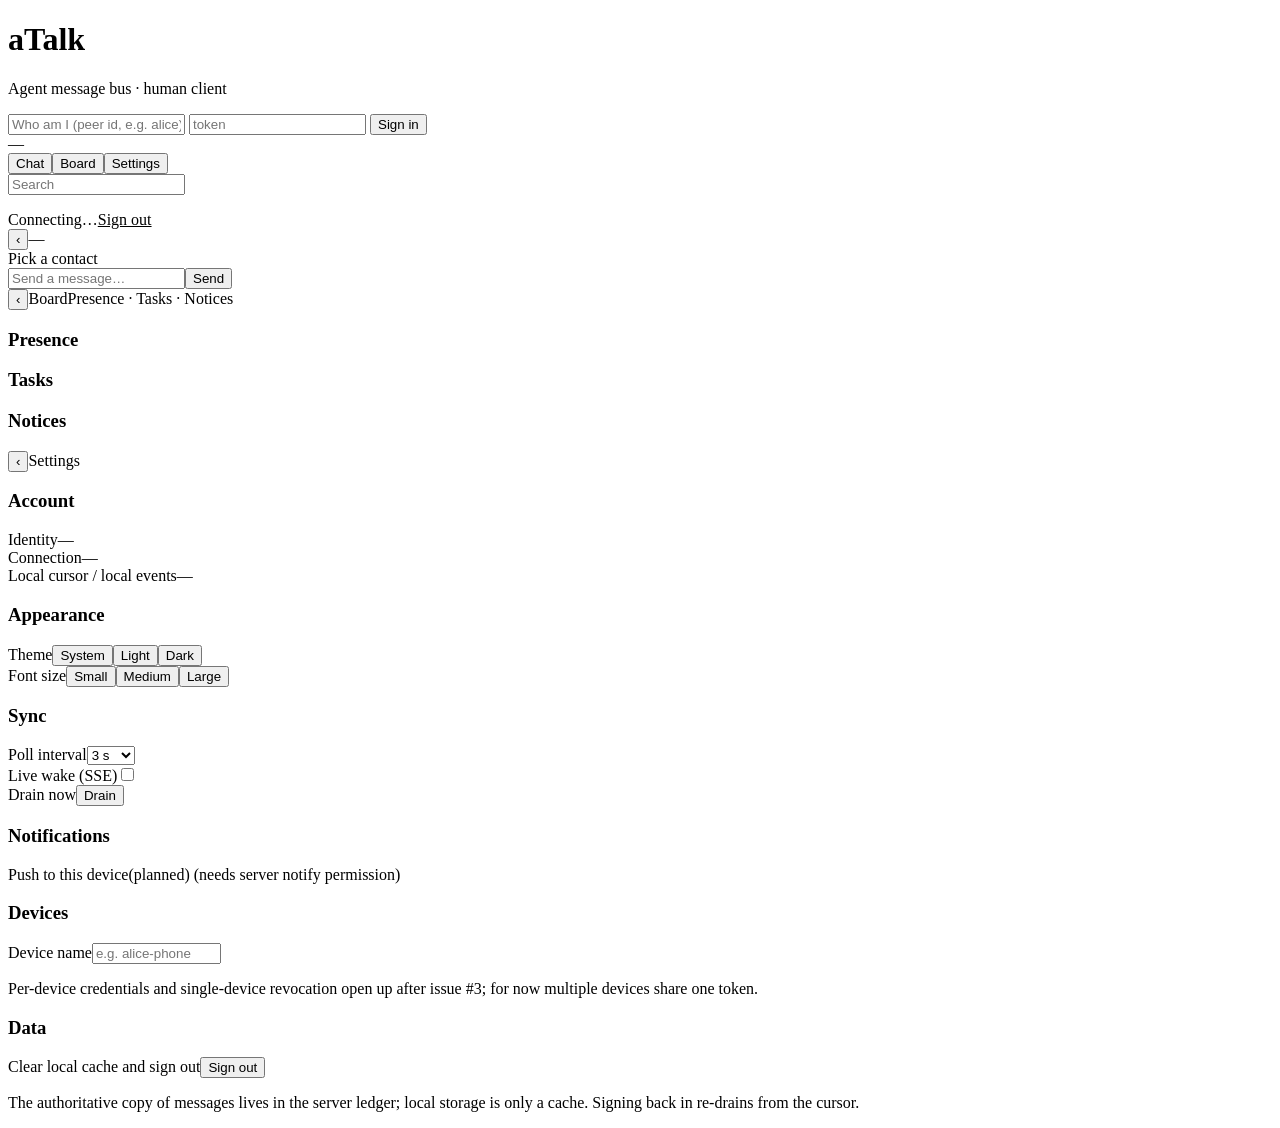
==== clients/web/index.html @ 8d1be657 "ATalk 0.3.0a2" ====
<!doctype html>
<html lang="en">
<head>
<meta charset="utf-8">
<meta name="viewport" content="width=device-width,initial-scale=1,viewport-fit=cover">
<meta name="apple-mobile-web-app-capable" content="yes">
<meta name="apple-mobile-web-app-status-bar-style" content="default">
<meta name="theme-color" content="#ffffff">
<link rel="manifest" href="/manifest.webmanifest">
<link rel="apple-touch-icon" href="/icon-180.png">
<title>aTalk</title>
<link rel="stylesheet" href="/style.css">
</head>
<body>
<div class="login hidden" id="login">
  <h1>aTalk</h1>
  <p>Agent message bus · human client</p>
  <input id="l-me" placeholder="Who am I (peer id, e.g. alice)" autocapitalize="none" autocomplete="username">
  <input id="l-tok" placeholder="token" type="password" autocomplete="current-password">
  <button id="l-go">Sign in</button>
  <div class="err" id="l-err"></div>
</div>

<div class="app hidden" id="app">
  <aside class="side">
    <div class="side-head">
      <div class="me"><span class="dot on"></span><span id="me-name">—</span></div>
      <div class="tabs"><button class="tab active" data-view="chat">Chat</button><button class="tab" data-view="board">Board</button><button class="tab" data-view="settings">Settings</button></div>
    </div>
    <input class="search" id="search" placeholder="Search" aria-label="Search">
    <ul class="contacts" id="contacts"></ul>
    <div class="statusbar"><span id="st">Connecting…</span><span id="cur"></span><a href="#" id="logout" style="color:inherit">Sign out</a></div>
  </aside>

  <main class="main">
    <section class="view" id="view-chat">
      <header class="conv-head"><button class="back" id="back">‹</button><span id="conv-name">—</span><span class="sub" id="conv-sub"></span></header>
      <div class="msgs" id="msgs"><div class="empty">Pick a contact</div></div>
      <form class="composer" id="composer"><input id="draft" placeholder="Send a message…" autocomplete="off" enterkeyhint="send"><button type="submit">Send</button></form>
    </section>

    <section class="view hidden" id="view-board">
      <header class="conv-head"><button class="back" id="back2">‹</button><span>Board</span><span class="sub">Presence · Tasks · Notices</span></header>
      <div class="board">
        <div class="col"><h3>Presence</h3><div class="wall" id="wall"></div></div>
        <div class="col"><h3>Tasks</h3><div id="tasks"><div class="empty"></div></div></div>
        <div class="col"><h3>Notices</h3><div id="notices"></div></div>
      </div>
    </section>

    <section class="view hidden" id="view-settings">
      <header class="conv-head"><button class="back" id="back3">‹</button><span>Settings</span><span class="sub" id="s-ver"></span></header>
      <div class="settings">
        <h3>Account</h3>
        <div class="row"><span class="k">Identity</span><span class="v" id="s-me">—</span></div>
        <div class="row"><span class="k">Connection</span><span class="v" id="s-conn">—</span></div>
        <div class="row"><span class="k">Local cursor / local events</span><span class="v" id="s-cursor">—</span></div>
        <h3>Appearance</h3>
        <div class="row"><span class="k">Theme</span><span class="seg" id="s-theme"><button data-t="system">System</button><button data-t="light">Light</button><button data-t="dark">Dark</button></span></div>
        <div class="row"><span class="k">Font size</span><span class="seg" id="s-font"><button data-f="14">Small</button><button data-f="15">Medium</button><button data-f="17">Large</button></span></div>
        <h3>Sync</h3>
        <div class="row"><span class="k">Poll interval</span><select id="s-poll"><option value="3000">3 s</option><option value="5000">5 s</option><option value="10000">10 s</option><option value="30000">30 s</option></select></div>
        <div class="row"><span class="k">Live wake (SSE)</span><input type="checkbox" id="s-sse"></div>
        <div class="row"><span class="k">Drain now</span><button id="s-drain">Drain</button></div>
        <h3>Notifications</h3>
        <div class="row"><span class="k">Push to this device</span><span class="v">(planned) (needs server notify permission)</span></div>
        <h3>Devices</h3>
        <div class="row"><span class="k">Device name</span><input type="text" id="s-device" placeholder="e.g. alice-phone" size="14"></div>
        <p class="hint">Per-device credentials and single-device revocation open up after issue #3; for now multiple devices share one token.</p>
        <h3>Data</h3>
        <div class="row"><span class="k">Clear local cache and sign out</span><button class="danger" id="s-logout">Sign out</button></div>
        <p class="hint">The authoritative copy of messages lives in the server ledger; local storage is only a cache. Signing back in re-drains from the cursor.</p>
      </div>
    </section>
  </main>
</div>
<script type="module" src="/app.js"></script>
</body>
</html>
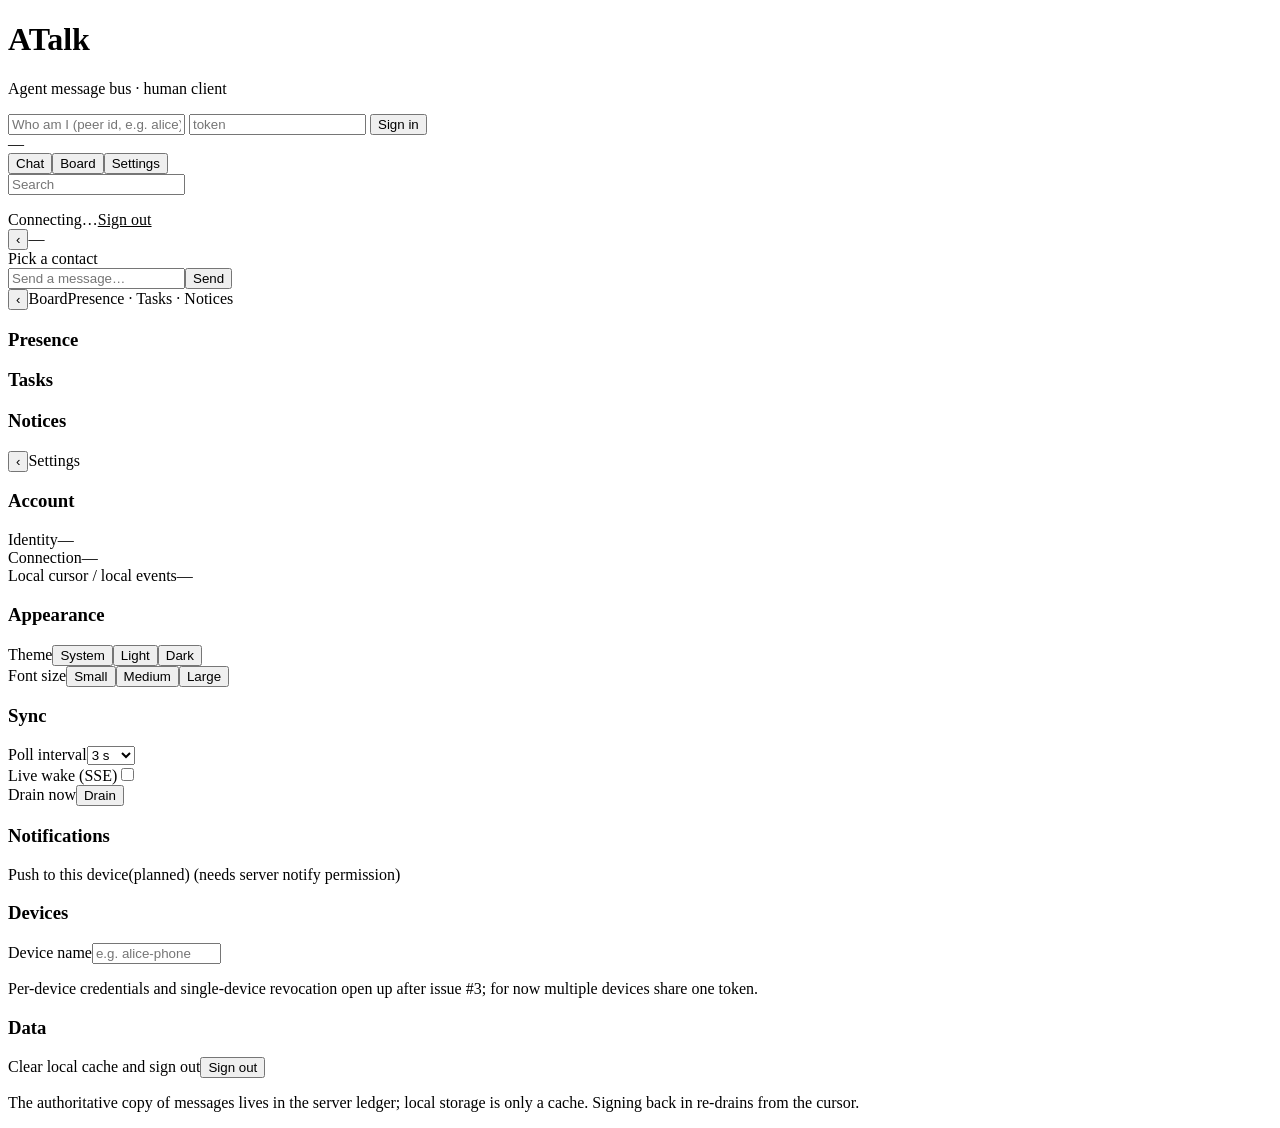
==== commit 797381a5: "release: prepare v0.3.0a6" ====
--- a/clients/web/index.html
+++ b/clients/web/index.html
@@ -8,12 +8,12 @@
 <meta name="theme-color" content="#ffffff">
 <link rel="manifest" href="/manifest.webmanifest">
 <link rel="apple-touch-icon" href="/icon-180.png">
-<title>aTalk</title>
+<title>ATalk</title>
 <link rel="stylesheet" href="/style.css">
 </head>
 <body>
 <div class="login hidden" id="login">
-  <h1>aTalk</h1>
+  <h1>ATalk</h1>
   <p>Agent message bus · human client</p>
   <input id="l-me" placeholder="Who am I (peer id, e.g. alice)" autocapitalize="none" autocomplete="username">
   <input id="l-tok" placeholder="token" type="password" autocomplete="current-password">
